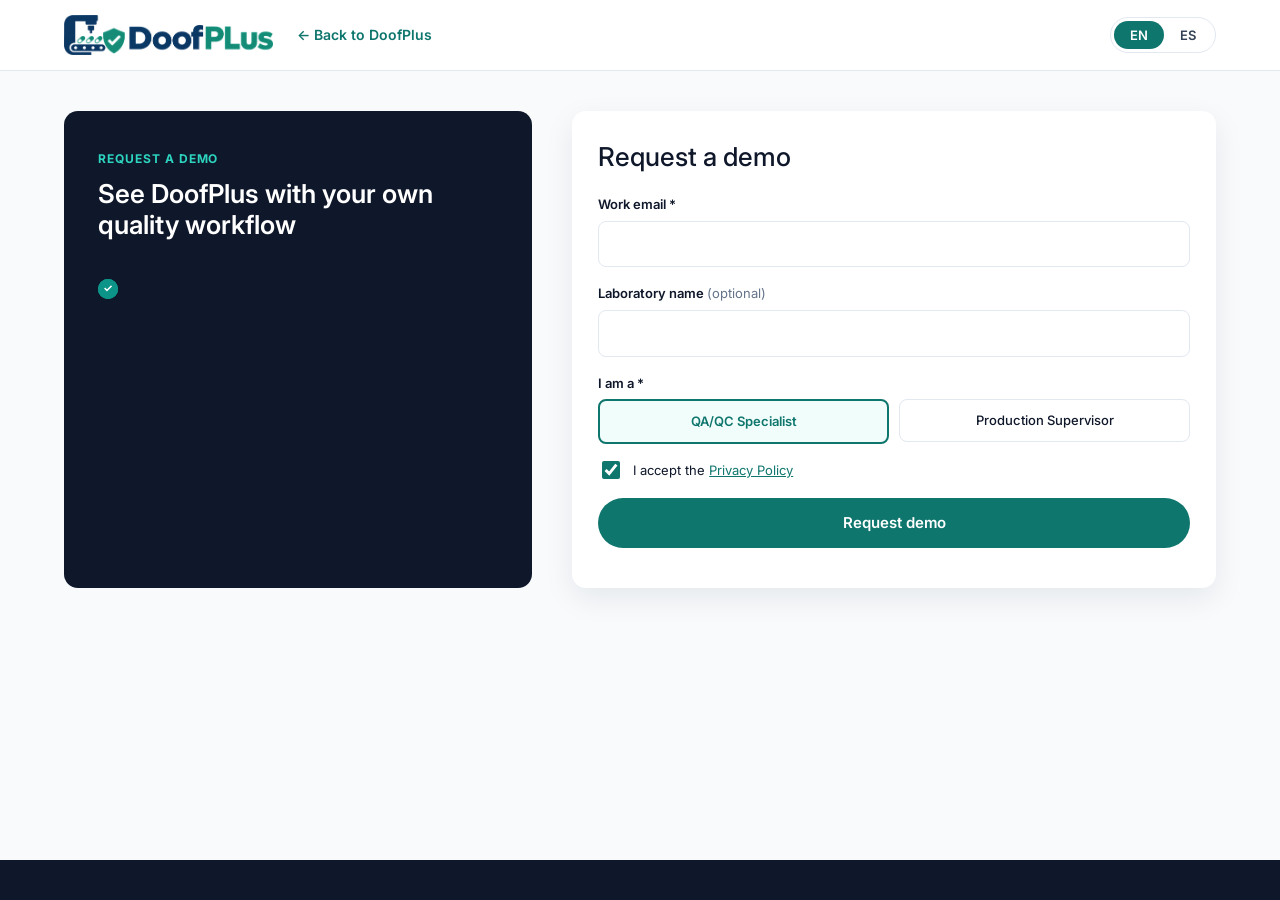
==== demo.html @ 85606548 "feat(pages): add demo request, terms of service and privacy policy pages" ====
<!DOCTYPE html>
<html lang="en">
<head>
  <meta charset="UTF-8">
  <meta name="viewport" content="width=device-width, initial-scale=1.0">
  <title data-i18n="meta.demo">Request a demo - DoofPlus</title>
  <link rel="icon" href="favicon.ico" sizes="any">
  <link rel="preconnect" href="https://fonts.googleapis.com">
  <link rel="preconnect" href="https://fonts.gstatic.com" crossorigin>
  <link href="https://fonts.googleapis.com/css2?family=Inter:wght@400;500;600;700&display=swap" rel="stylesheet">
  <link rel="stylesheet" href="public/assets/styles/style.css">
</head>
<body class="page-simple">
<header class="navbar">
  <div class="container navbar-inner">
    <div class="brand-group">
      <a href="index.html" class="brand"><img src="public/assets/images/doofplus-logo.png" alt="DoofPlus" class="brand-logo"></a>
      <a href="index.html" class="link-teal back-link" data-i18n="nav.back">← Back to DoofPlus</a>
    </div>
    <div class="lang-switch" role="group" aria-label="Language">
      <button class="lang-btn active" type="button" data-lang="en">EN</button>
      <button class="lang-btn" type="button" data-lang="es">ES</button>
    </div>
  </div>
</header>

<main class="simple-main">
  <!-- Request form -->
  <div class="container demo-grid" data-demo-view="form">
    <aside class="demo-aside">
      <span class="overline overline-light" data-i18n="demo.overline">Request a demo</span>
      <h1 data-i18n="demo.title">See DoofPlus with your own quality workflow</h1>
      <p data-i18n="demo.text"></p>
      <ul class="check-list">
        <li><strong data-i18n="demo.p1_title"></strong><span data-i18n="demo.p1_text"></span></li>
        <li><strong data-i18n="demo.p2_title"></strong><span data-i18n="demo.p2_text"></span></li>
        <li><strong data-i18n="demo.p3_title"></strong><span data-i18n="demo.p3_text"></span></li>
      </ul>
    </aside>

    <form class="form-card demo-form" novalidate data-require-accept>
      <h2 data-i18n="demo.form_title">Request a demo</h2>
      <p class="form-subtitle" data-i18n="demo.form_subtitle"></p>
      <div class="form-error" hidden data-i18n="form.error_banner"></div>
      <label class="field">
        <span><span data-i18n="form.email">Work email</span> *</span>
        <input type="email" name="email" autocomplete="email" required data-i18n-placeholder="form.email_ph">
        <small class="field-error" hidden data-i18n="form.error_email"></small>
      </label>
      <label class="field">
        <span><span data-i18n="form.lab">Laboratory name</span> <em data-i18n="form.optional">(optional)</em></span>
        <input type="text" name="lab" autocomplete="organization" data-i18n-placeholder="form.lab_ph">
      </label>
      <fieldset class="field">
        <legend><span data-i18n="form.segment">I am a</span> *</legend>
        <div class="segment-options">
          <label class="segment-option"><input type="radio" name="segment" value="qa" checked><span data-i18n="form.qa">QA/QC Specialist</span></label>
          <label class="segment-option"><input type="radio" name="segment" value="production"><span data-i18n="form.prod">Production Supervisor</span></label>
        </div>
      </fieldset>
      <label class="checkbox">
        <input type="checkbox" name="accept" checked>
        <span><span data-i18n="form.accept_pre">I accept the</span> <a href="privacy.html" class="underline" data-i18n="form.accept_link">Privacy Policy</a> <span data-i18n="form.accept_post"></span></span>
      </label>
      <small class="field-error" hidden data-accept-error data-i18n="form.error_accept"></small>
      <button type="submit" class="btn btn-primary btn-block" data-i18n="form.submit">Request demo</button>
      <p class="form-note" data-i18n="form.required"></p>
    </form>
  </div>

  <!-- Confirmation -->
  <div class="container" data-demo-view="success" hidden>
    <section class="success-card">
      <span class="success-icon" aria-hidden="true">✓</span>
      <h1 data-i18n="demo.success_title">Demo request received</h1>
      <p class="success-text" data-i18n="demo.success_text" data-i18n-vars></p>
      <div class="summary">
        <h2 data-i18n="demo.summary">Request summary</h2>
        <dl>
          <div><dt data-i18n="demo.id"></dt><dd data-request="id"></dd></div>
          <div><dt data-i18n="demo.email"></dt><dd data-request="email"></dd></div>
          <div><dt data-i18n="demo.lab"></dt><dd data-request="lab"></dd></div>
          <div><dt data-i18n="demo.segment"></dt><dd data-request="segment"></dd></div>
          <div><dt data-i18n="demo.status"></dt><dd><span class="status-badge" data-i18n="demo.received"></span></dd></div>
          <div><dt data-i18n="demo.requested_on"></dt><dd data-request="date"></dd></div>
        </dl>
      </div>
      <h2 class="next-title" data-i18n="demo.next">What happens next?</h2>
      <ol class="steps">
        <li data-i18n="demo.n1"></li>
        <li data-request-step></li>
        <li data-i18n="demo.n3"></li>
      </ol>
      <div class="success-actions">
        <a href="index.html" class="btn btn-primary" data-i18n="demo.back">Back to DoofPlus</a>
        <a href="index.html#plans" class="btn btn-outline" data-i18n="demo.see_plans">See plans</a>
      </div>
    </section>
  </div>
</main>

<footer class="footer footer-simple">
  <div class="container footer-bottom">
    <p data-i18n="footer.copyright"></p>
    <div class="footer-legal">
      <a href="terms.html" class="underline" data-i18n="footer.terms"></a>
      <a href="privacy.html" class="underline" data-i18n="footer.privacy"></a>
    </div>
  </div>
</footer>

<script src="public/assets/scripts/translations/en.js"></script>
<script src="public/assets/scripts/translations/es.js"></script>
<script src="public/assets/scripts/main.js"></script>
</body>
</html>
---- public/assets/styles/style.css ----
/* DoofPlus Landing Page styles, based on the Figma design of the product. */

:root {
  --navy: #0f172a;
  --navy-soft: #1e293b;
  --navy-line: #334155;
  --teal: #0f766e;
  --teal-dark: #115e59;
  --teal-bright: #2dd4bf;
  --teal-pale: #ccfbf1;
  --mint: #f0fdfa;
  --gray-bg: #f8fafc;
  --border: #e2e8f0;
  --text: #0f172a;
  --muted: #64748b;
  --muted-light: #94a3b8;
  --amber: #f59e0b;
  --danger: #dc2626;
  --danger-bg: #fef2f2;
  --success-bg: #ecfdf5;
  --success: #166534;
  --radius: 14px;
  --radius-pill: 999px;
  --shadow: 0 10px 30px rgba(15, 23, 42, 0.08);
  --container: 1200px;
}

*,
*::before,
*::after {
  box-sizing: border-box;
}

html {
  scroll-behavior: smooth;
  scroll-padding-top: 80px;
}

body {
  margin: 0;
  font-family: "Inter", -apple-system, "Segoe UI", Helvetica, Arial, sans-serif;
  font-size: 16px;
  line-height: 1.6;
  color: var(--text);
  background: #fff;
}

img {
  max-width: 100%;
  display: block;
}

a {
  color: inherit;
  text-decoration: none;
}

h1, h2, h3, h4 {
  margin: 0;
  line-height: 1.2;
  font-weight: 600;
}

p {
  margin: 0;
}

button,
input {
  font: inherit;
}

:focus-visible {
  outline: 3px solid var(--teal-bright);
  outline-offset: 2px;
}

.container {
  width: 100%;
  max-width: var(--container);
  margin: 0 auto;
  padding: 0 24px;
}

/* ---------- Buttons and links ---------- */

.btn {
  display: inline-flex;
  align-items: center;
  justify-content: center;
  gap: 8px;
  padding: 11px 24px;
  border: 2px solid transparent;
  border-radius: var(--radius-pill);
  font-size: 15px;
  font-weight: 600;
  cursor: pointer;
  transition: background-color 0.2s, color 0.2s, border-color 0.2s;
  text-align: center;
}

.btn-lg {
  padding: 14px 44px;
}

.btn-block {
  width: 100%;
}

.btn-primary {
  background: var(--teal);
  color: #fff;
}

.btn-primary:hover {
  background: var(--teal-dark);
}

.btn-outline {
  border-color: var(--teal);
  color: var(--teal);
  background: #fff;
}

.btn-outline:hover {
  background: var(--mint);
}

.btn-ghost-light {
  border: 1px solid #475569;
  color: #fff;
}

.btn-ghost-light:hover {
  border-color: #fff;
}

.btn-white {
  background: #fff;
  color: var(--teal);
}

.btn-white:hover {
  background: var(--mint);
}

.btn-dark {
  background: var(--navy-soft);
  color: #fff;
  padding: 8px 24px;
  font-size: 14px;
}

.btn-dark:hover {
  background: var(--navy-line);
}

.link-teal {
  color: var(--teal);
  font-weight: 600;
  font-size: 15px;
}

.link-teal:hover {
  text-decoration: underline;
}

.underline {
  text-decoration: underline;
}

/* ---------- Navbar ---------- */

.navbar {
  position: sticky;
  top: 0;
  z-index: 50;
  background: #fff;
  border-bottom: 1px solid var(--border);
}

.navbar-inner {
  display: flex;
  align-items: center;
  justify-content: space-between;
  gap: 24px;
  min-height: 70px;
}

.brand-logo {
  height: 40px;
  width: auto;
}

.brand-group {
  display: flex;
  align-items: center;
  gap: 24px;
}

.back-link {
  font-size: 14px;
}

.nav-links {
  display: flex;
  gap: 36px;
}

.nav-links a {
  position: relative;
  padding: 6px 0;
  color: var(--navy-line);
  font-weight: 500;
}

.nav-links a.active,
.nav-links a:hover {
  color: var(--teal);
}

.nav-links a.active::after {
  content: "";
  position: absolute;
  left: 0;
  right: 0;
  bottom: -2px;
  height: 2px;
  background: var(--teal);
}

.nav-actions {
  display: flex;
  align-items: center;
  gap: 18px;
}

.lang-switch {
  display: inline-flex;
  padding: 3px;
  border: 1px solid var(--border);
  border-radius: var(--radius-pill);
  background: #fff;
}

.lang-btn {
  padding: 4px 16px;
  border: 0;
  border-radius: var(--radius-pill);
  background: transparent;
  color: var(--navy-line);
  font-size: 13px;
  font-weight: 600;
  cursor: pointer;
}

.lang-btn.active {
  background: var(--teal);
  color: #fff;
}

.lang-switch-dark {
  background: var(--navy-soft);
  border-color: var(--navy-line);
}

.lang-switch-dark .lang-btn {
  color: #cbd5e1;
}

.lang-switch-dark .lang-btn.active {
  background: #14b8a6;
  color: var(--navy);
}

.menu-toggle {
  display: none;
  flex-direction: column;
  gap: 5px;
  padding: 8px;
  border: 0;
  background: transparent;
  cursor: pointer;
}

.menu-toggle span {
  width: 24px;
  height: 2px;
  background: var(--navy);
}

/* ---------- Sections ---------- */

.section {
  padding: 96px 0;
}

.section-dark {
  background: var(--navy);
  color: #fff;
}

.section-mint {
  background: var(--mint);
}

.section-gray {
  background: var(--gray-bg);
}

.section-teal {
  background: var(--teal);
  color: #fff;
}

.overline {
  display: inline-block;
  margin-bottom: 10px;
  color: var(--teal);
  font-size: 12px;
  font-weight: 700;
  letter-spacing: 0.08em;
  text-transform: uppercase;
}

.overline-light {
  color: var(--teal-bright);
}

.section h2 {
  font-size: 32px;
}

.section-subtitle {
  max-width: 720px;
  margin-top: 18px;
  color: var(--muted);
  font-size: 17px;
}

.section-dark .section-subtitle,
.section-teal .section-subtitle {
  color: #94a3b8;
}

.grid-2,
.grid-3,
.grid-4 {
  display: grid;
  gap: 24px;
  margin-top: 40px;
}

.grid-2 {
  grid-template-columns: repeat(2, 1fr);
  gap: 32px;
}

.grid-3 {
  grid-template-columns: repeat(3, 1fr);
}

.grid-4 {
  grid-template-columns: repeat(4, 1fr);
}

.pill {
  display: inline-block;
  padding: 2px 12px;
  border: 1px solid var(--teal);
  border-radius: var(--radius-pill);
  color: var(--teal);
  font-size: 12px;
  font-weight: 600;
}

/* ---------- Hero ---------- */

.hero {
  padding: 64px 0 88px;
}

.hero-grid {
  display: grid;
  grid-template-columns: 1fr 1fr;
  gap: 56px;
  align-items: center;
}

.hero h1 {
  font-size: 48px;
  font-weight: 600;
}

.hero-subtitle {
  margin-top: 40px;
  color: #94a3b8;
  font-size: 17px;
  line-height: 1.6;
}

.hero-buttons {
  display: flex;
  flex-wrap: wrap;
  gap: 16px;
  margin-top: 40px;
}

.hero-trust {
  margin-top: 20px;
  color: #cbd5e1;
  font-size: 13px;
}

.hero-visual {
  position: relative;
}

.hero-img {
  width: 100%;
  aspect-ratio: 4 / 3;
  object-fit: cover;
  border-radius: var(--radius);
}

.floating-card {
  position: absolute;
  left: 32px;
  right: 32px;
  bottom: 32px;
  padding: 14px 22px;
  border-radius: var(--radius);
  background: #fff;
  color: var(--text);
  font-size: 13px;
  box-shadow: var(--shadow);
}

.floating-card p {
  margin-top: 6px;
}

.status-badge {
  display: inline-block;
  padding: 3px 14px;
  border-radius: var(--radius-pill);
  background: var(--success-bg);
  color: var(--success);
  font-size: 11px;
  font-weight: 600;
}

/* ---------- Workspace ---------- */

.segment-card {
  display: flex;
  flex-direction: column;
  align-items: flex-start;
  gap: 14px;
  padding: 28px 30px 30px;
  border: 2px solid var(--teal);
  border-top-width: 6px;
  border-radius: var(--radius);
  background: #fff;
  box-shadow: var(--shadow);
}

.segment-card h3 {
  font-size: 22px;
}

.segment-card p {
  color: var(--navy-line);
  font-size: 14px;
  flex: 1;
}

.segment-card .btn {
  margin-top: 12px;
  padding: 12px 36px;
}

.new-banner {
  display: flex;
  align-items: center;
  justify-content: space-between;
  gap: 24px;
  margin-top: 32px;
  padding: 22px 30px;
  border: 1px solid #99f6e4;
  border-radius: var(--radius);
  background: #fff;
}

.new-banner h3 {
  font-size: 17px;
}

.new-banner p {
  max-width: 660px;
  color: var(--navy-line);
  font-size: 14px;
}

.new-banner-actions {
  display: flex;
  gap: 16px;
  flex-shrink: 0;
}

/* ---------- Services ---------- */

.service-card {
  display: flex;
  flex-direction: column;
  gap: 8px;
  padding: 22px;
  border: 1px solid var(--border);
  border-radius: var(--radius);
  background: var(--gray-bg);
}

.service-card h3 {
  margin-top: 20px;
  font-size: 17px;
}

.service-card p {
  flex: 1;
  color: var(--muted);
  font-size: 14px;
}

.service-card .link-teal {
  margin-top: 16px;
  font-size: 13px;
}

.icon-box {
  display: inline-flex;
  align-items: center;
  justify-content: center;
  width: 40px;
  height: 40px;
  border-radius: 10px;
  background: var(--mint);
}

.icon-box svg {
  width: 22px;
  height: 22px;
  fill: none;
  stroke: var(--teal);
  stroke-width: 2;
  stroke-linecap: round;
  stroke-linejoin: round;
}

/* ---------- Features ---------- */

.features-grid {
  display: grid;
  grid-template-columns: 0.85fr 1.1fr;
  gap: 36px;
  align-items: start;
  margin-top: 40px;
}

.feature-panel {
  display: none;
  padding: 30px;
  border-radius: var(--radius);
  background: var(--navy);
  color: #fff;
}

.feature-panel.active {
  display: block;
}

.feature-panel h3 {
  font-size: 15px;
}

.panel-subtitle {
  margin: 4px 0 20px;
  color: #94a3b8;
  font-size: 13px;
}

.reading {
  display: flex;
  align-items: center;
  justify-content: space-between;
  gap: 16px;
  margin-top: 14px;
  padding: 14px 18px;
  border: 1px solid var(--navy-line);
  border-radius: 10px;
  background: var(--navy-soft);
}

.reading span {
  display: block;
  color: #94a3b8;
  font-size: 12px;
}

.reading strong {
  font-size: 20px;
}

.reading em {
  font-size: 12px;
  font-style: normal;
  font-weight: 600;
  text-align: right;
}

.reading .ok {
  color: var(--teal-bright);
}

.reading .warn {
  color: #fbbf24;
}

.bars {
  display: flex;
  align-items: flex-end;
  gap: 12px;
  height: 16px;
  margin-top: 30px;
}

.bars i {
  flex: 1;
  border-radius: 3px;
  background: #0d9488;
}

.accordion {
  display: flex;
  flex-direction: column;
  gap: 16px;
}

.accordion-item {
  border: 1px solid var(--border);
  border-radius: var(--radius);
  background: #fff;
}

.accordion-item.open {
  border: 2px solid #0d9488;
}

.accordion-header {
  display: flex;
  width: 100%;
  align-items: center;
  justify-content: space-between;
  gap: 16px;
  padding: 20px 22px;
  border: 0;
  background: transparent;
  color: var(--text);
  font-size: 16px;
  font-weight: 600;
  text-align: left;
  cursor: pointer;
}

.accordion-icon {
  position: relative;
  width: 12px;
  height: 12px;
  flex-shrink: 0;
}

.accordion-icon::before,
.accordion-icon::after {
  content: "";
  position: absolute;
  top: 5px;
  left: 0;
  width: 12px;
  height: 2px;
  background: var(--teal);
}

.accordion-icon::after {
  transform: rotate(90deg);
}

.accordion-item.open .accordion-icon::after {
  display: none;
}

.accordion-body {
  display: none;
  padding: 0 22px 28px;
  color: var(--muted);
  font-size: 14px;
}

.accordion-item.open .accordion-body {
  display: block;
}

#faq .accordion {
  margin-top: 40px;
}

.faq-more {
  margin-top: 24px;
  font-size: 14px;
}

/* ---------- Product video ---------- */

.product-grid {
  display: grid;
  grid-template-columns: 0.75fr 1.1fr;
  gap: 72px;
  align-items: center;
}

.chapters {
  margin: 36px 0 20px;
  padding: 0;
  list-style: none;
  font-size: 15px;
}

.chapters li + li {
  margin-top: 6px;
}

.chapters strong {
  color: var(--teal);
}

.video-soon {
  margin-top: 8px;
  color: var(--muted);
  font-size: 13px;
}

.video-player {
  position: relative;
  overflow: hidden;
  border-radius: var(--radius);
  box-shadow: var(--shadow);
  aspect-ratio: 16 / 9;
}

.video-player img {
  width: 100%;
  height: 100%;
  object-fit: cover;
  filter: brightness(0.75);
}

.video-player iframe {
  position: absolute;
  inset: 0;
  width: 100%;
  height: 100%;
  border: 0;
}

.video-title {
  position: absolute;
  top: 22px;
  left: 26px;
  color: #fff;
  font-weight: 600;
}

.play-btn {
  position: absolute;
  top: 50%;
  left: 50%;
  display: flex;
  align-items: center;
  justify-content: center;
  width: 82px;
  height: 82px;
  border: 0;
  border-radius: 50%;
  background: #0d9488;
  transform: translate(-50%, -50%);
  cursor: pointer;
}

.play-btn svg {
  width: 32px;
  height: 32px;
  fill: #fff;
}

.video-duration {
  position: absolute;
  right: 26px;
  bottom: 30px;
  color: #fff;
  font-size: 13px;
}

.video-progress {
  position: absolute;
  left: 26px;
  right: 26px;
  bottom: 20px;
  height: 4px;
  border-radius: 2px;
  background: rgba(255, 255, 255, 0.4);
}

/* ---------- Benefits ---------- */

.benefit-card {
  padding: 28px 22px;
  border: 1px solid var(--navy-line);
  border-radius: var(--radius);
  background: var(--navy-soft);
}

.benefit-value {
  display: block;
  color: var(--teal-bright);
  font-size: 36px;
  font-weight: 500;
  line-height: 1.1;
}

.benefit-card h3 {
  margin: 10px 0 28px;
  font-size: 16px;
}

.benefit-card p {
  color: #94a3b8;
  font-size: 13px;
}

/* ---------- About ---------- */

.about-grid {
  display: grid;
  grid-template-columns: 1fr 1fr;
  gap: 64px;
}

.about-text {
  margin-top: 56px;
  color: var(--navy-line);
}

.tags {
  display: flex;
  flex-wrap: wrap;
  gap: 10px;
  margin: 28px 0 0;
  padding: 0;
  list-style: none;
}

.tags li {
  padding: 4px 14px;
  border: 1px solid #99f6e4;
  border-radius: var(--radius-pill);
  background: #fff;
  color: var(--teal);
  font-size: 12px;
  font-weight: 600;
}

.about-cards {
  display: flex;
  flex-direction: column;
  gap: 16px;
}

.info-card {
  padding: 26px 22px 40px;
  border: 1px solid #99f6e4;
  border-radius: var(--radius);
  background: #fff;
}

.info-card h3 {
  font-size: 15px;
}

.info-card p {
  margin-top: 4px;
  color: var(--muted);
  font-size: 13px;
}

/* ---------- Team ---------- */

.team-grid {
  display: flex;
  flex-wrap: wrap;
  justify-content: center;
  gap: 20px;
  margin-top: 40px;
}

.team-card {
  flex: 0 1 calc((100% - 40px) / 3);
  padding: 20px 20px 36px;
  border: 1px solid var(--border);
  border-radius: var(--radius);
  background: var(--gray-bg);
}

.team-head {
  display: flex;
  align-items: center;
  gap: 14px;
}

.team-head img {
  width: 72px;
  height: 72px;
  border: 2px solid #5eead4;
  border-radius: 50%;
  object-fit: cover;
}

.team-head h3 {
  font-size: 15px;
}

.team-head span {
  color: var(--teal);
  font-size: 11px;
  font-weight: 600;
}

.team-card p {
  margin-top: 18px;
  color: var(--muted);
  font-size: 12px;
}

/* ---------- Plans ---------- */

.plans-head {
  display: flex;
  align-items: flex-end;
  justify-content: space-between;
  gap: 24px;
}

.billing-toggle {
  display: inline-flex;
  flex-shrink: 0;
  padding: 4px;
  border-radius: var(--radius-pill);
  background: var(--border);
}

.billing-toggle button {
  padding: 8px 22px;
  border: 0;
  border-radius: var(--radius-pill);
  background: transparent;
  color: var(--navy-line);
  font-size: 13px;
  font-weight: 500;
  cursor: pointer;
}

.billing-toggle button.active {
  background: var(--teal);
  color: #fff;
  font-weight: 600;
}

.plan-card {
  display: flex;
  flex-direction: column;
  padding: 30px 28px 28px;
  border: 1px solid var(--border);
  border-radius: var(--radius);
  background: #fff;
  box-shadow: var(--shadow);
}

.plan-card h3 {
  font-size: 22px;
  font-weight: 500;
}

.plan-desc {
  margin-top: 4px;
  color: var(--muted);
  font-size: 14px;
}

.price {
  display: flex;
  align-items: baseline;
  gap: 10px;
  margin-top: 22px;
  color: var(--muted);
}

.price strong {
  color: var(--text);
  font-size: 38px;
  font-weight: 600;
}

.price-note {
  padding-bottom: 18px;
  border-bottom: 1px solid var(--border);
  color: var(--muted);
  font-size: 11px;
}

.plan-features {
  display: grid;
  grid-template-columns: 1fr 1fr;
  gap: 10px 20px;
  margin: 18px 0 28px;
  padding: 0;
  list-style: none;
  font-size: 13px;
}

.plan-features li {
  position: relative;
  padding-left: 20px;
}

.plan-features li::before {
  content: "✓";
  position: absolute;
  left: 0;
  color: var(--teal);
  font-weight: 700;
}

.plan-card .btn {
  margin-top: auto;
}

.plan-featured {
  border-color: var(--teal);
  background: var(--teal);
  color: #fff;
}

.plan-featured .plan-desc,
.plan-featured .price,
.plan-featured .price-note,
.plan-featured .price strong {
  color: #fff;
}

.plan-featured .price-note {
  border-color: rgba(255, 255, 255, 0.25);
}

.plan-featured .plan-features li::before {
  color: #fff;
}

.plan-title-row {
  display: flex;
  align-items: center;
  justify-content: space-between;
}

.plan-badge {
  padding: 2px 16px;
  border-radius: var(--radius-pill);
  background: #fff;
  color: var(--teal);
  font-size: 11px;
  font-weight: 600;
}

.plans-note {
  margin-top: 20px;
  color: var(--muted);
  font-size: 12px;
}

/* ---------- Testimonials ---------- */

.testimonial {
  display: flex;
  flex-direction: column;
  margin: 0;
  padding: 22px 22px 26px;
  border: 1px solid var(--border);
  border-radius: var(--radius);
  background: var(--gray-bg);
}

.stars {
  color: var(--amber);
  letter-spacing: 2px;
}

.testimonial blockquote {
  flex: 1;
  margin: 10px 0 28px;
  color: var(--navy-line);
  font-size: 14px;
}

.testimonial figcaption strong {
  display: block;
  font-size: 14px;
}

.testimonial figcaption span {
  color: var(--muted);
  font-size: 12px;
}

/* ---------- Contact and forms ---------- */

.contact-grid {
  display: grid;
  grid-template-columns: 1fr 1fr;
  gap: 120px;
  align-items: start;
}

.section-teal h2 {
  font-size: 30px;
}

.contact-text {
  margin-top: 20px;
  color: #ccfbf1;
}

.contact-info {
  margin-top: 20px;
  font-size: 14px;
  font-weight: 600;
}

.form-card {
  display: flex;
  flex-direction: column;
  gap: 16px;
  padding: 30px 26px 24px;
  border-radius: var(--radius);
  background: #fff;
  color: var(--text);
  box-shadow: var(--shadow);
}

.form-card h2 {
  font-size: 26px;
  font-weight: 500;
}

.form-subtitle {
  margin-top: -10px;
  color: var(--muted);
  font-size: 14px;
}

.field {
  display: flex;
  flex-direction: column;
  gap: 6px;
  margin: 0;
  padding: 0;
  border: 0;
  font-size: 13px;
  font-weight: 600;
}

.field legend {
  margin-bottom: 6px;
  padding: 0;
}

.field em {
  color: var(--muted);
  font-style: normal;
  font-weight: 400;
}

.field input {
  width: 100%;
  padding: 11px 14px;
  border: 1px solid var(--border);
  border-radius: 8px;
  background: #fff;
  color: var(--text);
  font-size: 14px;
  font-weight: 400;
}

.field input::placeholder {
  color: var(--muted-light);
}

.field input:focus {
  border-color: var(--teal);
  outline: none;
  box-shadow: 0 0 0 3px var(--teal-pale);
}

.field.invalid input {
  border-color: var(--danger);
}

.field-error {
  color: var(--danger);
  font-size: 12px;
  font-weight: 500;
}

.field-error::before {
  content: "▲ ";
}

.form-error {
  padding: 12px 16px;
  border: 1px solid #fca5a5;
  border-radius: 8px;
  background: var(--danger-bg);
  color: #b91c1c;
  font-size: 13px;
  font-weight: 600;
}

.segment-options {
  display: grid;
  grid-template-columns: 1fr 1fr;
  gap: 10px;
}

.segment-option {
  position: relative;
}

.segment-option input {
  position: absolute;
  opacity: 0;
}

.segment-option span {
  display: block;
  padding: 10px;
  border: 1px solid var(--border);
  border-radius: 8px;
  font-weight: 500;
  text-align: center;
  cursor: pointer;
}

.segment-option input:checked + span {
  border: 2px solid var(--teal);
  background: var(--mint);
  color: var(--teal);
  font-weight: 600;
}

.segment-option input:focus-visible + span {
  outline: 3px solid var(--teal-bright);
}

.checkbox {
  display: flex;
  align-items: flex-start;
  gap: 10px;
  font-size: 13px;
}

.checkbox input {
  width: 18px;
  height: 18px;
  margin-top: 1px;
  accent-color: var(--teal);
}

.checkbox a {
  color: var(--teal);
}

.form-note {
  color: var(--muted);
  font-size: 12px;
}

/* ---------- Footer ---------- */

.footer {
  padding: 48px 0 28px;
  background: var(--navy);
  color: #cbd5e1;
  font-size: 14px;
}

.footer-grid {
  display: grid;
  grid-template-columns: 1.6fr repeat(4, 1fr);
  gap: 32px;
  padding-bottom: 32px;
  border-bottom: 1px solid var(--navy-soft);
}

.footer-logo {
  filter: brightness(0) invert(1);
  margin-bottom: 10px;
}

.footer h4 {
  margin-bottom: 14px;
  color: #fff;
  font-size: 14px;
}

.footer-grid a,
.footer-grid span {
  display: block;
  margin-bottom: 8px;
}

.footer-grid a:hover {
  color: #fff;
}

.footer-grid .underline {
  color: var(--teal-bright);
}

.footer-bottom {
  display: flex;
  align-items: center;
  justify-content: space-between;
  gap: 16px;
  flex-wrap: wrap;
  padding-top: 20px;
  font-size: 13px;
}

.footer-actions,
.footer-legal {
  display: flex;
  align-items: center;
  gap: 16px;
}

.footer-legal a {
  color: var(--teal-bright);
}

.footer-simple {
  padding: 20px 0;
}

.footer-simple .footer-bottom {
  padding-top: 0;
}

/* ---------- Secondary pages ---------- */

.page-simple {
  display: flex;
  flex-direction: column;
  min-height: 100vh;
  background: var(--gray-bg);
}

.simple-main {
  flex: 1;
  padding: 40px 0 56px;
}

.demo-grid {
  display: grid;
  grid-template-columns: 0.8fr 1.1fr;
  gap: 40px;
  align-items: start;
}

.demo-aside {
  min-height: 100%;
  padding: 34px;
  border-radius: var(--radius);
  background: var(--navy);
  color: #fff;
}

.demo-aside h1 {
  font-size: 26px;
}

.demo-aside > p {
  margin-top: 28px;
  color: #94a3b8;
  font-size: 14px;
}

.check-list {
  margin: 36px 0 0;
  padding: 0;
  list-style: none;
}

.check-list li {
  position: relative;
  padding-left: 34px;
}

.check-list li + li {
  margin-top: 22px;
}

.check-list li::before {
  content: "✓";
  position: absolute;
  top: 2px;
  left: 0;
  display: flex;
  align-items: center;
  justify-content: center;
  width: 20px;
  height: 20px;
  border-radius: 50%;
  background: #0d9488;
  font-size: 11px;
  font-weight: 700;
}

.check-list strong {
  display: block;
  font-size: 14px;
}

.check-list span {
  color: #94a3b8;
  font-size: 12px;
}

.success-card {
  max-width: 640px;
  margin: 0 auto;
  padding: 32px;
  border: 1px solid var(--border);
  border-radius: var(--radius);
  background: #fff;
  box-shadow: var(--shadow);
  text-align: center;
}

.success-icon {
  display: inline-flex;
  align-items: center;
  justify-content: center;
  width: 54px;
  height: 54px;
  border-radius: 50%;
  background: var(--success-bg);
  color: var(--success);
  font-size: 20px;
  font-weight: 700;
}

.success-card h1 {
  margin-top: 16px;
  font-size: 26px;
}

.success-text {
  margin-top: 10px;
  color: var(--muted);
  font-size: 14px;
}

.summary {
  margin-top: 20px;
  padding: 18px 20px;
  border: 1px solid var(--border);
  border-radius: 10px;
  background: var(--gray-bg);
  text-align: left;
}

.summary h2,
.next-title {
  font-size: 14px;
}

.summary dl {
  display: grid;
  grid-template-columns: repeat(3, 1fr);
  gap: 12px;
  margin: 14px 0 0;
}

.summary dt {
  color: var(--muted);
  font-size: 11px;
}

.summary dd {
  margin: 0;
  font-size: 12px;
  font-weight: 600;
  overflow-wrap: anywhere;
}

.next-title {
  margin-top: 24px;
  text-align: left;
}

.steps {
  margin: 12px 0 0;
  padding: 0;
  list-style: none;
  counter-reset: step;
  text-align: left;
  font-size: 14px;
}

.steps li {
  display: flex;
  align-items: center;
  gap: 14px;
  counter-increment: step;
}

.steps li + li {
  margin-top: 10px;
}

.steps li::before {
  content: counter(step);
  display: flex;
  flex-shrink: 0;
  align-items: center;
  justify-content: center;
  width: 24px;
  height: 24px;
  border-radius: 50%;
  background: var(--teal);
  color: #fff;
  font-size: 12px;
  font-weight: 700;
}

.success-actions {
  display: grid;
  grid-template-columns: 1fr 1fr;
  gap: 14px;
  margin-top: 28px;
}

.legal {
  max-width: 820px;
}

.legal h1 {
  margin-top: 4px;
  font-size: 30px;
}

.legal .pill {
  margin: 12px 0 20px;
  border-color: #99f6e4;
  background: var(--mint);
}

.legal h2 {
  margin: 28px 0 10px;
  font-size: 18px;
}

.legal p {
  color: var(--navy-line);
  font-size: 14px;
}

/* ---------- Responsive ---------- */

@media (max-width: 1080px) {
  .nav-links {
    gap: 22px;
  }

  .grid-4 {
    grid-template-columns: repeat(2, 1fr);
  }

  .contact-grid {
    gap: 48px;
  }

  .team-card {
    flex-basis: calc((100% - 20px) / 2);
  }
}

@media (max-width: 900px) {
  .menu-toggle {
    display: flex;
  }

  .navbar-inner {
    flex-wrap: wrap;
  }

  .nav-links,
  .nav-actions {
    display: none;
    width: 100%;
  }

  .navbar.open .nav-links {
    display: flex;
    flex-direction: column;
    gap: 4px;
  }

  .navbar.open .nav-actions {
    display: flex;
    flex-wrap: wrap;
    padding-bottom: 16px;
  }

  .nav-links a.active::after {
    display: none;
  }

  .page-simple .navbar-inner {
    flex-wrap: nowrap;
  }

  .hero-grid,
  .grid-2,
  .grid-3,
  .features-grid,
  .product-grid,
  .about-grid,
  .contact-grid,
  .demo-grid {
    grid-template-columns: 1fr;
  }

  .hero h1 {
    font-size: 36px;
  }

  .section {
    padding: 64px 0;
  }

  .new-banner,
  .plans-head {
    flex-direction: column;
    align-items: flex-start;
  }

  .footer-grid {
    grid-template-columns: repeat(2, 1fr);
  }

  .footer-grid > div:first-child {
    grid-column: 1 / -1;
  }

  .about-text {
    margin-top: 24px;
  }
}

@media (max-width: 600px) {
  .container {
    padding: 0 16px;
  }

  .grid-4,
  .plan-features,
  .segment-options,
  .success-actions,
  .summary dl {
    grid-template-columns: 1fr;
  }

  .team-card {
    flex-basis: 100%;
  }

  .hero h1 {
    font-size: 30px;
  }

  .section h2 {
    font-size: 26px;
  }

  .floating-card {
    position: static;
    margin-top: 12px;
  }

  .new-banner-actions,
  .billing-toggle {
    flex-direction: column;
    width: 100%;
  }

  .back-link {
    display: none;
  }

  .footer-bottom {
    flex-direction: column;
    align-items: flex-start;
  }

  .footer-actions {
    flex-wrap: wrap;
  }
}
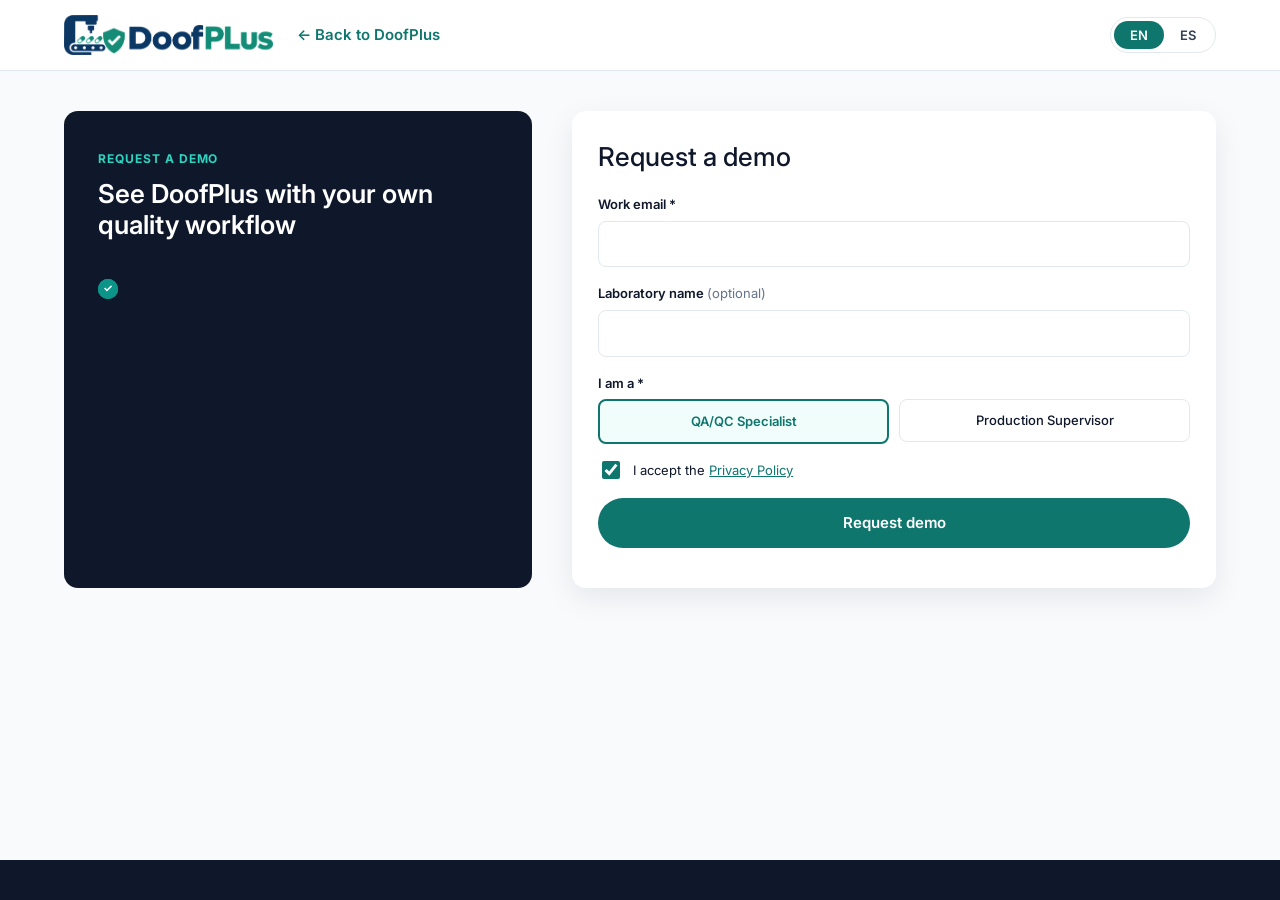
==== commit 2c108541: "feat(a11y): add skip link, SEO meta tags and magnetic call-to-action buttons" ====
--- a/demo.html
+++ b/demo.html
@@ -1,16 +1,20 @@
 <!DOCTYPE html>
-<html lang="en">
+<html lang="en-US">
 <head>
   <meta charset="UTF-8">
   <meta name="viewport" content="width=device-width, initial-scale=1.0">
+  <meta name="description" content="Request a DoofPlus demo for your QA/QC or production team and start a 30-day pilot.">
+  <meta name="keywords" content="DoofPlus, pharmaceutical quality management, GMP, BPM, DIGEMID, batch traceability, IoT, audit trail, QA/QC, SaaS">
+  <meta name="author" content="IngesCompany">
   <title data-i18n="meta.demo">Request a demo - DoofPlus</title>
   <link rel="icon" href="favicon.ico" sizes="any">
   <link rel="preconnect" href="https://fonts.googleapis.com">
   <link rel="preconnect" href="https://fonts.gstatic.com" crossorigin>
   <link href="https://fonts.googleapis.com/css2?family=Inter:wght@400;500;600;700&display=swap" rel="stylesheet">
-  <link rel="stylesheet" href="public/assets/styles/style.css">
+  <link rel="stylesheet" href="public/assets/styles/main.css">
 </head>
 <body class="page-simple">
+<a class="skip-link" href="#main" data-i18n="nav.skip">Skip to main content</a>
 <header class="navbar">
   <div class="container navbar-inner">
     <div class="brand-group">
@@ -24,7 +28,7 @@
   </div>
 </header>
 
-<main class="simple-main">
+<main class="simple-main" id="main">
   <!-- Request form -->
   <div class="container demo-grid" data-demo-view="form">
     <aside class="demo-aside">
@@ -63,7 +67,7 @@
         <span><span data-i18n="form.accept_pre">I accept the</span> <a href="privacy.html" class="underline" data-i18n="form.accept_link">Privacy Policy</a> <span data-i18n="form.accept_post"></span></span>
       </label>
       <small class="field-error" hidden data-accept-error data-i18n="form.error_accept"></small>
-      <button type="submit" class="btn btn-primary btn-block" data-i18n="form.submit">Request demo</button>
+      <button type="submit" data-magnetic class="btn btn-primary btn-block" data-i18n="form.submit">Request demo</button>
       <p class="form-note" data-i18n="form.required"></p>
     </form>
   </div>
@@ -72,7 +76,7 @@
   <div class="container" data-demo-view="success" hidden>
     <section class="success-card">
       <span class="success-icon" aria-hidden="true">✓</span>
-      <h1 data-i18n="demo.success_title">Demo request received</h1>
+      <h1 tabindex="-1" data-i18n="demo.success_title">Demo request received</h1>
       <p class="success-text" data-i18n="demo.success_text" data-i18n-vars></p>
       <div class="summary">
         <h2 data-i18n="demo.summary">Request summary</h2>
@@ -109,8 +113,6 @@
   </div>
 </footer>
 
-<script src="public/assets/scripts/translations/en.js"></script>
-<script src="public/assets/scripts/translations/es.js"></script>
-<script src="public/assets/scripts/main.js"></script>
+<script type="module" src="public/assets/scripts/main.js"></script>
 </body>
 </html>
--- a/public/assets/styles/main.css
+++ b/public/assets/styles/main.css
@@ -0,0 +1,9 @@
+/* Entry stylesheet: imports every module in cascade order. */
+@import url("./variables.css");
+@import url("./reset.css");
+@import url("./layout.css");
+@import url("./components.css");
+@import url("./sections.css");
+@import url("./pages.css");
+@import url("./cursor.css");
+@import url("./responsive.css");
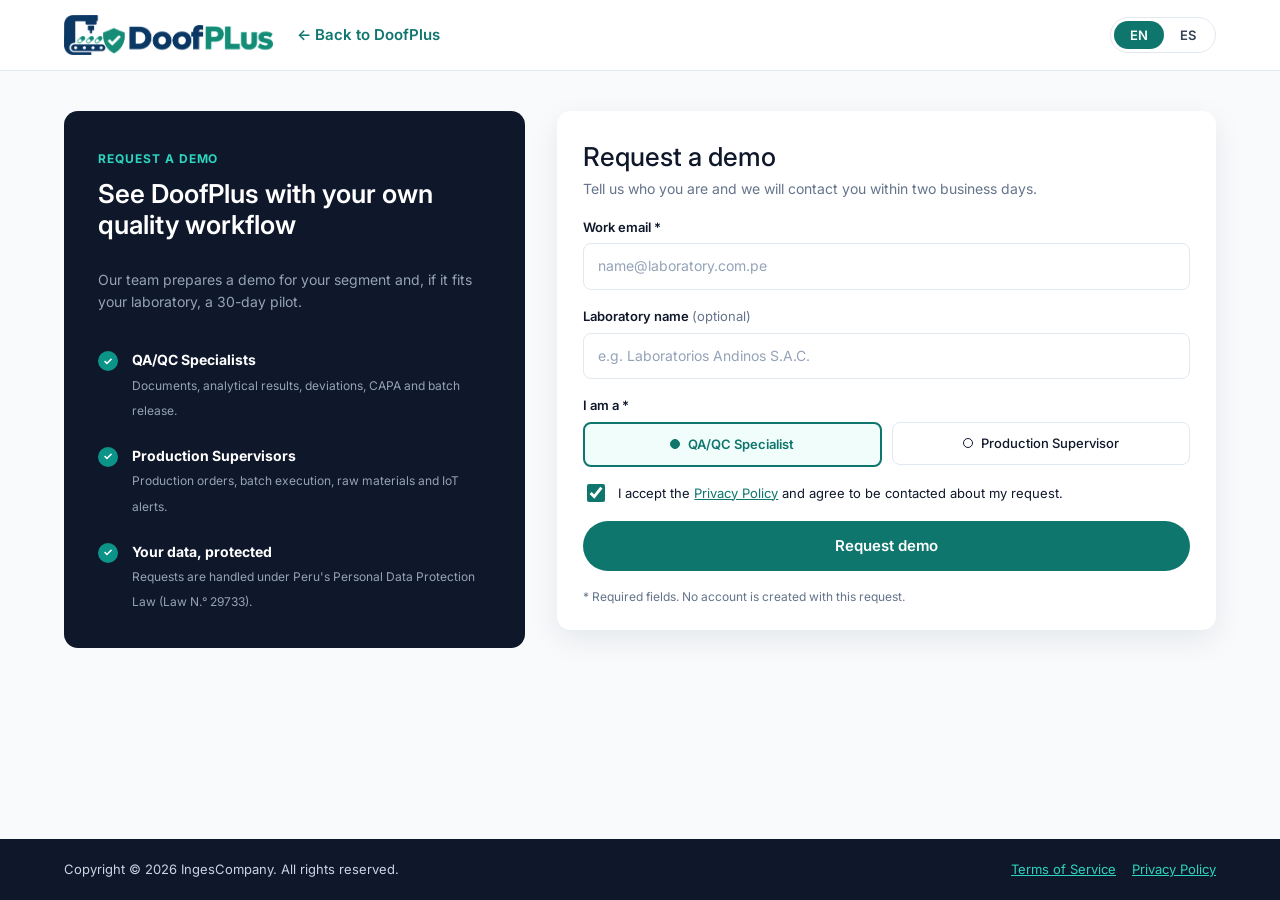
==== commit aeba7c37: "Merge branch 'feature/mobile-layout' into develop" ====
--- a/demo.html
+++ b/demo.html
@@ -19,7 +19,7 @@
   <div class="container navbar-inner">
     <div class="brand-group">
       <a href="index.html" class="brand"><img src="public/assets/images/doofplus-logo.png" alt="DoofPlus" class="brand-logo"></a>
-      <a href="index.html" class="link-teal back-link" data-i18n="nav.back">← Back to DoofPlus</a>
+      <a href="index.html" class="link-teal back-link"><span class="desktop-only" data-i18n="nav.back">← Back to DoofPlus</span><span class="mobile-only" data-i18n="nav.back_short">← Back</span></a>
     </div>
     <div class="lang-switch" role="group" aria-label="Language">
       <button class="lang-btn active" type="button" data-lang="en">EN</button>
--- a/public/assets/styles/main.css
+++ b/public/assets/styles/main.css
@@ -2,6 +2,7 @@
 @import url("./variables.css");
 @import url("./reset.css");
 @import url("./layout.css");
+@import url("./grid.css");
 @import url("./components.css");
 @import url("./sections.css");
 @import url("./pages.css");
